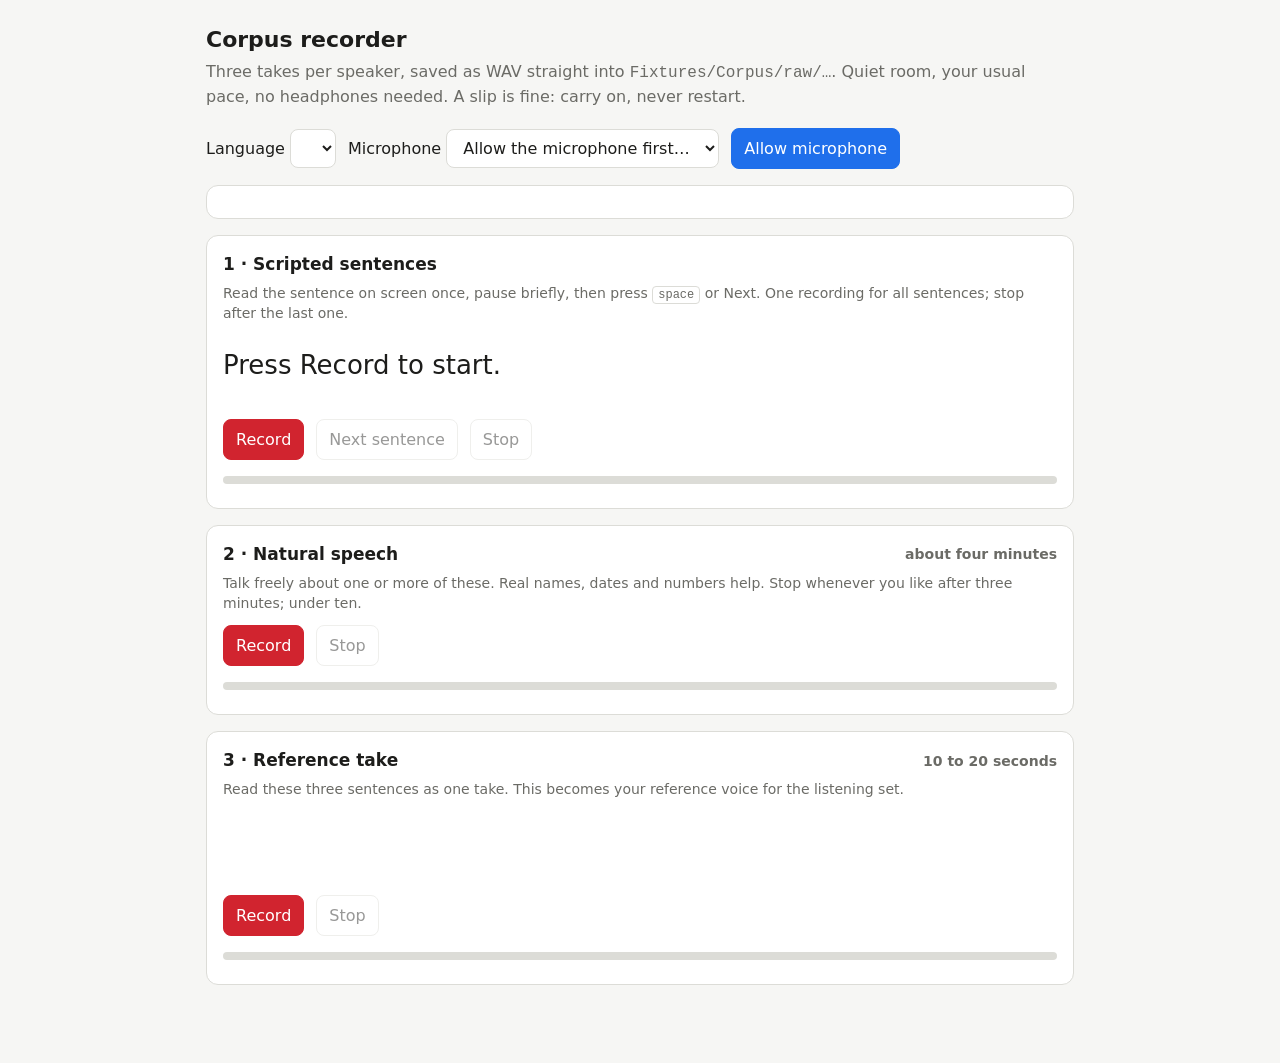
==== scripts/corpus-recorder.html @ def4fc7c "Milestone 1c: local corpus recorder scripts/corpus-recorder.py serves scripts/corpus-recorder.html o" ====
<!doctype html>
<html lang="en">
<head>
<meta charset="utf-8">
<meta name="viewport" content="width=device-width, initial-scale=1">
<title>Corpus recorder</title>
<style>
  :root { color-scheme: light dark; --bg: #f6f6f4; --card: #ffffff; --ink: #1d1d1b; --muted: #6b6b66; --line: #dcdcd7; --accent: #1f6feb; --rec: #d1242f; --ok: #1a7f37; }
  @media (prefers-color-scheme: dark) { :root { --bg: #15151a; --card: #1f1f26; --ink: #ececea; --muted: #9a9a94; --line: #34343c; --accent: #4c8dff; --rec: #ff5d6c; --ok: #3fb950; } }
  * { box-sizing: border-box; }
  body { margin: 0; background: var(--bg); color: var(--ink); font: 16px/1.45 -apple-system, "SF Pro Text", system-ui, sans-serif; }
  main { max-width: 900px; margin: 0 auto; padding: 24px 16px 64px; }
  h1 { font-size: 22px; margin: 0 0 4px; }
  .sub { color: var(--muted); margin: 0 0 20px; }
  .row { display: flex; gap: 12px; flex-wrap: wrap; align-items: center; margin-bottom: 16px; }
  select, button { font: inherit; padding: 8px 12px; border-radius: 8px; border: 1px solid var(--line); background: var(--card); color: var(--ink); }
  button.primary { background: var(--accent); border-color: var(--accent); color: #fff; }
  button.rec { background: var(--rec); border-color: var(--rec); color: #fff; }
  button:disabled { opacity: .45; }
  .card { background: var(--card); border: 1px solid var(--line); border-radius: 12px; padding: 16px; margin-bottom: 16px; }
  .card h2 { font-size: 17px; margin: 0 0 6px; display: flex; justify-content: space-between; align-items: center; gap: 8px; }
  .hint { color: var(--muted); font-size: 14px; margin: 0 0 12px; }
  .prompter { font-size: 26px; line-height: 1.35; min-height: 3.2em; padding: 12px 0; }
  .prompter small { display: block; font-size: 14px; color: var(--muted); margin-top: 8px; }
  ul.prompts { margin: 0 0 12px; padding-left: 20px; }
  .meter { height: 8px; background: var(--line); border-radius: 4px; overflow: hidden; margin: 8px 0; }
  .meter i { display: block; height: 100%; width: 0; background: var(--ok); transition: width .08s; }
  .status { font-size: 14px; color: var(--muted); }
  .status b { color: var(--ink); }
  .saved { color: var(--ok); }
  .warn { color: var(--rec); }
  audio { width: 100%; margin-top: 8px; }
  .files { font-size: 14px; }
  .files span { display: inline-block; margin-right: 14px; }
  kbd { font: 12px ui-monospace, monospace; padding: 1px 5px; border: 1px solid var(--line); border-radius: 4px; }
</style>
</head>
<body>
<main>
  <h1>Corpus recorder</h1>
  <p class="sub">Three takes per speaker, saved as WAV straight into <code id="corpusPath">Fixtures/Corpus/raw/…</code>. Quiet room, your usual pace, no headphones needed. A slip is fine: carry on, never restart.</p>

  <div class="row">
    <label>Language <select id="lang"></select></label>
    <label>Microphone <select id="device"><option value="">Allow the microphone first…</option></select></label>
    <button id="enable" class="primary">Allow microphone</button>
    <span id="micInfo" class="status"></span>
  </div>

  <div class="card files" id="files"></div>

  <section class="card" data-task="scripted">
    <h2><span>1 · Scripted sentences</span><span class="status" id="scripted-count"></span></h2>
    <p class="hint">Read the sentence on screen once, pause briefly, then press <kbd>space</kbd> or Next. One recording for all sentences; stop after the last one.</p>
    <div class="prompter" id="scripted-text">Press Record to start.</div>
    <div class="row">
      <button class="rec" data-action="record">Record</button>
      <button data-action="next" disabled>Next sentence</button>
      <button data-action="stop" disabled>Stop</button>
      <span class="status" data-role="time"></span>
    </div>
    <div class="meter"><i></i></div>
    <div data-role="result"></div>
  </section>

  <section class="card" data-task="natural-1">
    <h2><span>2 · Natural speech</span><span class="status">about four minutes</span></h2>
    <p class="hint">Talk freely about one or more of these. Real names, dates and numbers help. Stop whenever you like after three minutes; under ten.</p>
    <ul class="prompts" id="prompts"></ul>
    <div class="row">
      <button class="rec" data-action="record">Record</button>
      <button data-action="stop" disabled>Stop</button>
      <span class="status" data-role="time"></span>
    </div>
    <div class="meter"><i></i></div>
    <div data-role="result"></div>
  </section>

  <section class="card" data-task="reference">
    <h2><span>3 · Reference take</span><span class="status">10 to 20 seconds</span></h2>
    <p class="hint">Read these three sentences as one take. This becomes your reference voice for the listening set.</p>
    <div class="prompter" id="reference-text"></div>
    <div class="row">
      <button class="rec" data-action="record">Record</button>
      <button data-action="stop" disabled>Stop</button>
      <span class="status" data-role="time"></span>
    </div>
    <div class="meter"><i></i></div>
    <div data-role="result"></div>
  </section>
</main>

<script>
(() => {
  const $ = (q, el = document) => el.querySelector(q);
  let state = null, stream = null, active = null;

  async function loadState() {
    state = await (await fetch('/api/state')).json();
    $('#corpusPath').textContent = state.corpus + '/raw/<language>/';
    const select = $('#lang');
    if (!select.options.length) {
      for (const code of Object.keys(state.languages)) {
        const option = document.createElement('option');
        option.value = code; option.textContent = state.languages[code].title + ' (' + code + ')';
        select.appendChild(option);
      }
      select.addEventListener('change', render);
    }
    render();
  }

  function language() { return state.languages[$('#lang').value]; }

  function render() {
    const lang = language();
    $('#scripted-count').textContent = lang.sentences.length + ' sentences';
    $('#reference-text').textContent = lang.sentences.slice(0, 3).join(' ');
    const prompts = $('#prompts'); prompts.innerHTML = '';
    for (const p of lang.prompts) { const li = document.createElement('li'); li.textContent = p; prompts.appendChild(li); }
    const files = $('#files'); files.innerHTML = '<b>Saved for ' + $('#lang').value + ':</b> ';
    for (const [name, info] of Object.entries(lang.files)) {
      const span = document.createElement('span');
      span.textContent = name + ': ' + (info.exists ? (info.seconds ? info.seconds + ' s' : 'present') : '–');
      span.className = info.exists ? 'saved' : '';
      files.appendChild(span);
    }
  }

  async function enableMicrophone() {
    try {
      const probe = await navigator.mediaDevices.getUserMedia({ audio: true });
      probe.getTracks().forEach(t => t.stop());
    } catch (e) { $('#micInfo').textContent = 'Microphone refused: ' + e.message; $('#micInfo').className = 'status warn'; return; }
    const devices = (await navigator.mediaDevices.enumerateDevices()).filter(d => d.kind === 'audioinput');
    const select = $('#device'); select.innerHTML = '';
    for (const d of devices) { const o = document.createElement('option'); o.value = d.deviceId; o.textContent = d.label || ('Microphone ' + (select.options.length + 1)); select.appendChild(o); }
    const preferred = [...select.options].find(o => /komplete/i.test(o.textContent));
    if (preferred) select.value = preferred.value;
    $('#micInfo').textContent = devices.length + ' input(s); processing (echo cancellation, noise suppression, gain) is switched off for the recording.';
    $('#enable').disabled = true;
  }

  function encodeWAV(chunks, sampleRate) {
    const length = chunks.reduce((n, c) => n + c.length, 0);
    const buffer = new ArrayBuffer(44 + length * 2), view = new DataView(buffer);
    const text = (offset, s) => { for (let i = 0; i < s.length; i++) view.setUint8(offset + i, s.charCodeAt(i)); };
    text(0, 'RIFF'); view.setUint32(4, 36 + length * 2, true); text(8, 'WAVE'); text(12, 'fmt ');
    view.setUint32(16, 16, true); view.setUint16(20, 1, true); view.setUint16(22, 1, true); view.setUint32(24, sampleRate, true);
    view.setUint32(28, sampleRate * 2, true); view.setUint16(32, 2, true); view.setUint16(34, 16, true); text(36, 'data'); view.setUint32(40, length * 2, true);
    let offset = 44;
    for (const chunk of chunks) for (let i = 0; i < chunk.length; i++, offset += 2) {
      const s = Math.max(-1, Math.min(1, chunk[i]));
      view.setInt16(offset, s < 0 ? s * 0x8000 : s * 0x7fff, true);
    }
    return new Blob([buffer], { type: 'audio/wav' });
  }

  class Take {
    constructor(section) {
      this.section = section; this.name = section.dataset.task;
      this.buttons = { record: $('[data-action=record]', section), stop: $('[data-action=stop]', section), next: $('[data-action=next]', section) };
      this.time = $('[data-role=time]', section); this.meter = $('.meter i', section); this.result = $('[data-role=result]', section);
      this.buttons.record.addEventListener('click', () => this.start());
      this.buttons.stop.addEventListener('click', () => this.stop());
      if (this.buttons.next) this.buttons.next.addEventListener('click', () => this.next());
    }
    async start() {
      if (active) return;
      if ($('#enable').disabled === false) await enableMicrophone();
      const deviceId = $('#device').value;
      try {
        stream = await navigator.mediaDevices.getUserMedia({ audio: { deviceId: deviceId ? { exact: deviceId } : undefined, channelCount: 1,
          echoCancellation: false, noiseSuppression: false, autoGainControl: false } });
      } catch (e) { this.result.innerHTML = '<span class="warn">Could not open the microphone: ' + e.message + '</span>'; return; }
      active = this;
      this.context = new AudioContext();
      this.chunks = []; this.started = performance.now(); this.index = 0;
      const source = this.context.createMediaStreamSource(stream);
      this.processor = this.context.createScriptProcessor(4096, 1, 1);
      const silent = this.context.createGain(); silent.gain.value = 0;
      this.processor.onaudioprocess = e => {
        const data = e.inputBuffer.getChannelData(0);
        this.chunks.push(new Float32Array(data));
        let sum = 0; for (let i = 0; i < data.length; i++) sum += data[i] * data[i];
        const db = 20 * Math.log10(Math.sqrt(sum / data.length) + 1e-9);
        this.meter.style.width = Math.max(0, Math.min(100, (db + 60) * 100 / 60)) + '%';
        this.meter.style.background = db > -3 ? 'var(--rec)' : 'var(--ok)';
      };
      source.connect(this.processor); this.processor.connect(silent); silent.connect(this.context.destination);
      this.ticker = setInterval(() => { this.time.textContent = this.clock() + ' · ' + this.context.sampleRate + ' Hz'; }, 250);
      this.buttons.record.disabled = true; this.buttons.stop.disabled = false;
      if (this.buttons.next) { this.buttons.next.disabled = false; this.show(); }
      this.result.innerHTML = '';
    }
    clock() { const s = Math.round((performance.now() - this.started) / 1000); return Math.floor(s / 60) + ':' + String(s % 60).padStart(2, '0'); }
    show() {
      const sentences = language().sentences;
      const text = $('#scripted-text');
      if (this.index < sentences.length) {
        text.innerHTML = '';
        text.appendChild(document.createTextNode(sentences[this.index]));
        const small = document.createElement('small'); small.textContent = (this.index + 1) + ' / ' + sentences.length; text.appendChild(small);
      } else { text.textContent = 'That was the last sentence. Press Stop.'; this.buttons.next.disabled = true; }
    }
    next() { if (active !== this) return; this.index += 1; this.show(); }
    async stop() {
      if (active !== this) return;
      clearInterval(this.ticker);
      this.processor.disconnect(); stream.getTracks().forEach(t => t.stop());
      const sampleRate = this.context.sampleRate; await this.context.close();
      active = null;
      this.buttons.record.disabled = false; this.buttons.stop.disabled = true; if (this.buttons.next) this.buttons.next.disabled = true;
      this.meter.style.width = '0';
      const blob = encodeWAV(this.chunks, sampleRate);
      const seconds = this.chunks.reduce((n, c) => n + c.length, 0) / sampleRate;
      const warn = this.name === 'reference' && (seconds < 10 || seconds > 20) ? ' <span class="warn">(aim for 10 to 20 s; the engine needs 3 to 30 s)</span>'
                 : this.name === 'natural-1' && seconds > 600 ? ' <span class="warn">(over ten minutes: record it again in two parts)</span>' : '';
      this.result.innerHTML = '<div class="status"><b>' + seconds.toFixed(1) + ' s</b> recorded at ' + sampleRate + ' Hz' + warn + '</div>';
      const audio = document.createElement('audio'); audio.controls = true; audio.src = URL.createObjectURL(blob); this.result.appendChild(audio);
      const row = document.createElement('div'); row.className = 'row';
      const save = document.createElement('button'); save.className = 'primary'; save.textContent = 'Save as raw/' + $('#lang').value + '/' + this.name + '.wav';
      const note = document.createElement('span'); note.className = 'status';
      save.addEventListener('click', async () => { save.disabled = true; note.textContent = 'saving…'; await this.upload(blob, false, note, save); });
      row.appendChild(save); row.appendChild(note); this.result.appendChild(row);
    }
    async upload(blob, overwrite, note, save) {
      const response = await fetch('/api/upload?lang=' + $('#lang').value + '&name=' + this.name + '&overwrite=' + (overwrite ? 1 : 0), { method: 'POST', body: blob });
      const reply = await response.json();
      if (response.status === 409) {
        if (confirm('raw/' + $('#lang').value + '/' + this.name + '.wav already exists (' + reply.seconds + ' s). Replace it?')) return this.upload(blob, true, note, save);
        note.textContent = 'kept the existing file'; save.disabled = false; return;
      }
      if (!response.ok) { note.innerHTML = '<span class="warn">' + reply.error + '</span>'; save.disabled = false; return; }
      note.innerHTML = '<span class="saved">saved: ' + reply.path + ' (' + reply.seconds + ' s)</span>';
      await loadState();
    }
  }

  document.querySelectorAll('section[data-task]').forEach(s => new Take(s));
  $('#enable').addEventListener('click', enableMicrophone);
  document.addEventListener('keydown', e => {
    if (!active || !active.buttons.next || e.target.tagName === 'SELECT') return;
    if (e.code === 'Space' || e.code === 'ArrowRight') { e.preventDefault(); active.next(); }
  });
  loadState();
})();
</script>
</body>
</html>
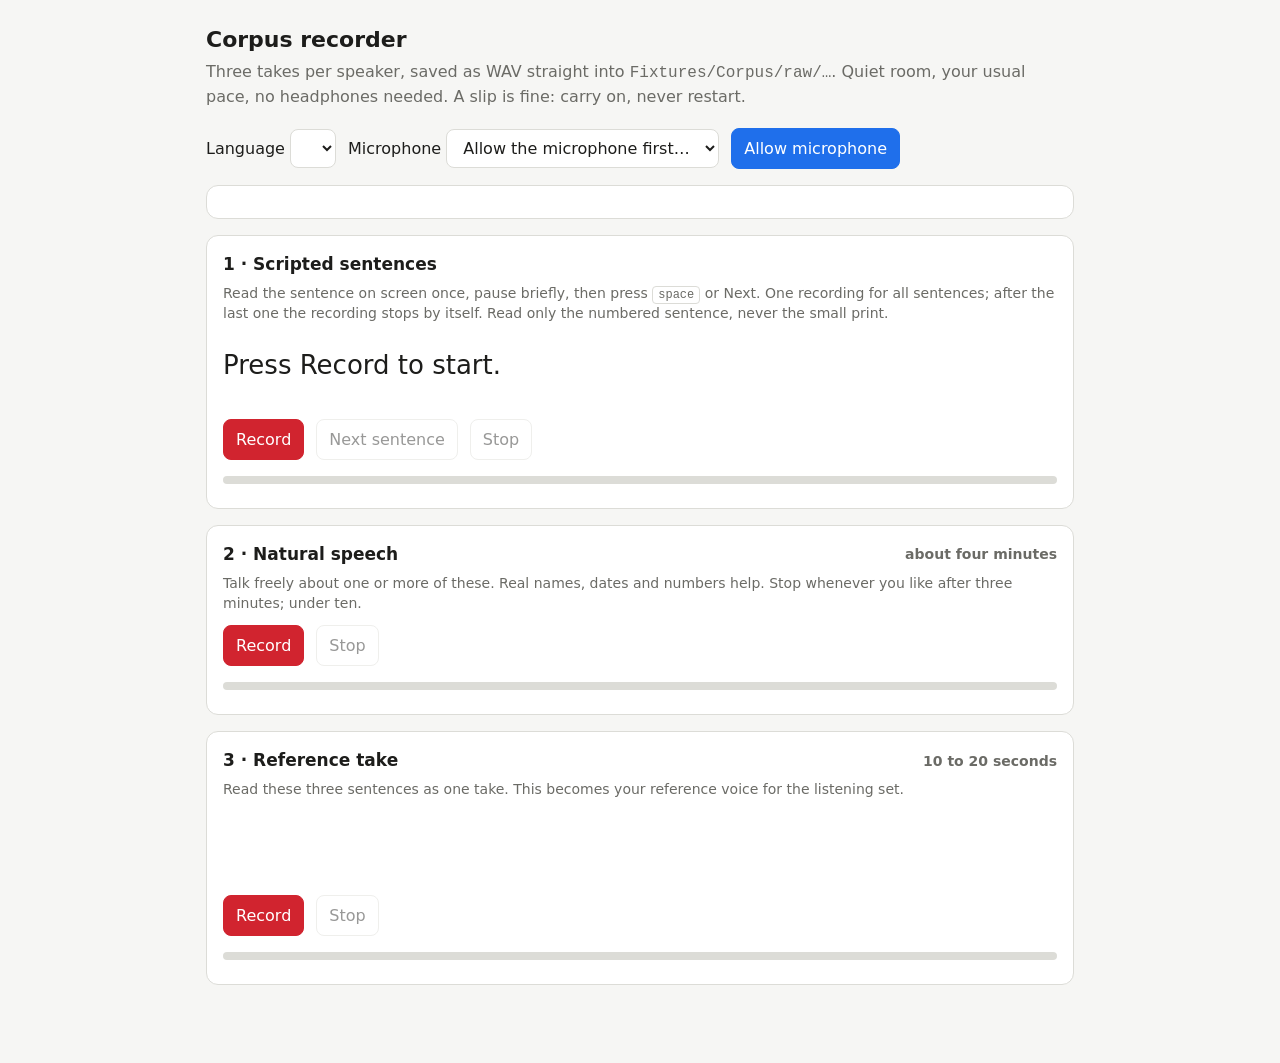
==== commit 9e1ffa62: "Milestone 1c: fixes from the first real recording - Recorder: the scripted take stops by itself afte" ====
--- a/scripts/corpus-recorder.html
+++ b/scripts/corpus-recorder.html
@@ -51,7 +51,7 @@
 
   <section class="card" data-task="scripted">
     <h2><span>1 · Scripted sentences</span><span class="status" id="scripted-count"></span></h2>
-    <p class="hint">Read the sentence on screen once, pause briefly, then press <kbd>space</kbd> or Next. One recording for all sentences; stop after the last one.</p>
+    <p class="hint">Read the sentence on screen once, pause briefly, then press <kbd>space</kbd> or Next. One recording for all sentences; after the last one the recording stops by itself. Read only the numbered sentence, never the small print.</p>
     <div class="prompter" id="scripted-text">Press Record to start.</div>
     <div class="row">
       <button class="rec" data-action="record">Record</button>
@@ -201,7 +201,11 @@
         text.innerHTML = '';
         text.appendChild(document.createTextNode(sentences[this.index]));
         const small = document.createElement('small'); small.textContent = (this.index + 1) + ' / ' + sentences.length; text.appendChild(small);
-      } else { text.textContent = 'That was the last sentence. Press Stop.'; this.buttons.next.disabled = true; }
+      } else {
+        // Nothing readable here: the previous take picked up the closing message being read aloud. Stop after a short pause.
+        text.innerHTML = '<small>✓ last sentence done, stopping…</small>'; this.buttons.next.disabled = true;
+        setTimeout(() => { if (active === this) this.stop(); }, 1500);
+      }
     }
     next() { if (active !== this) return; this.index += 1; this.show(); }
     async stop() {
